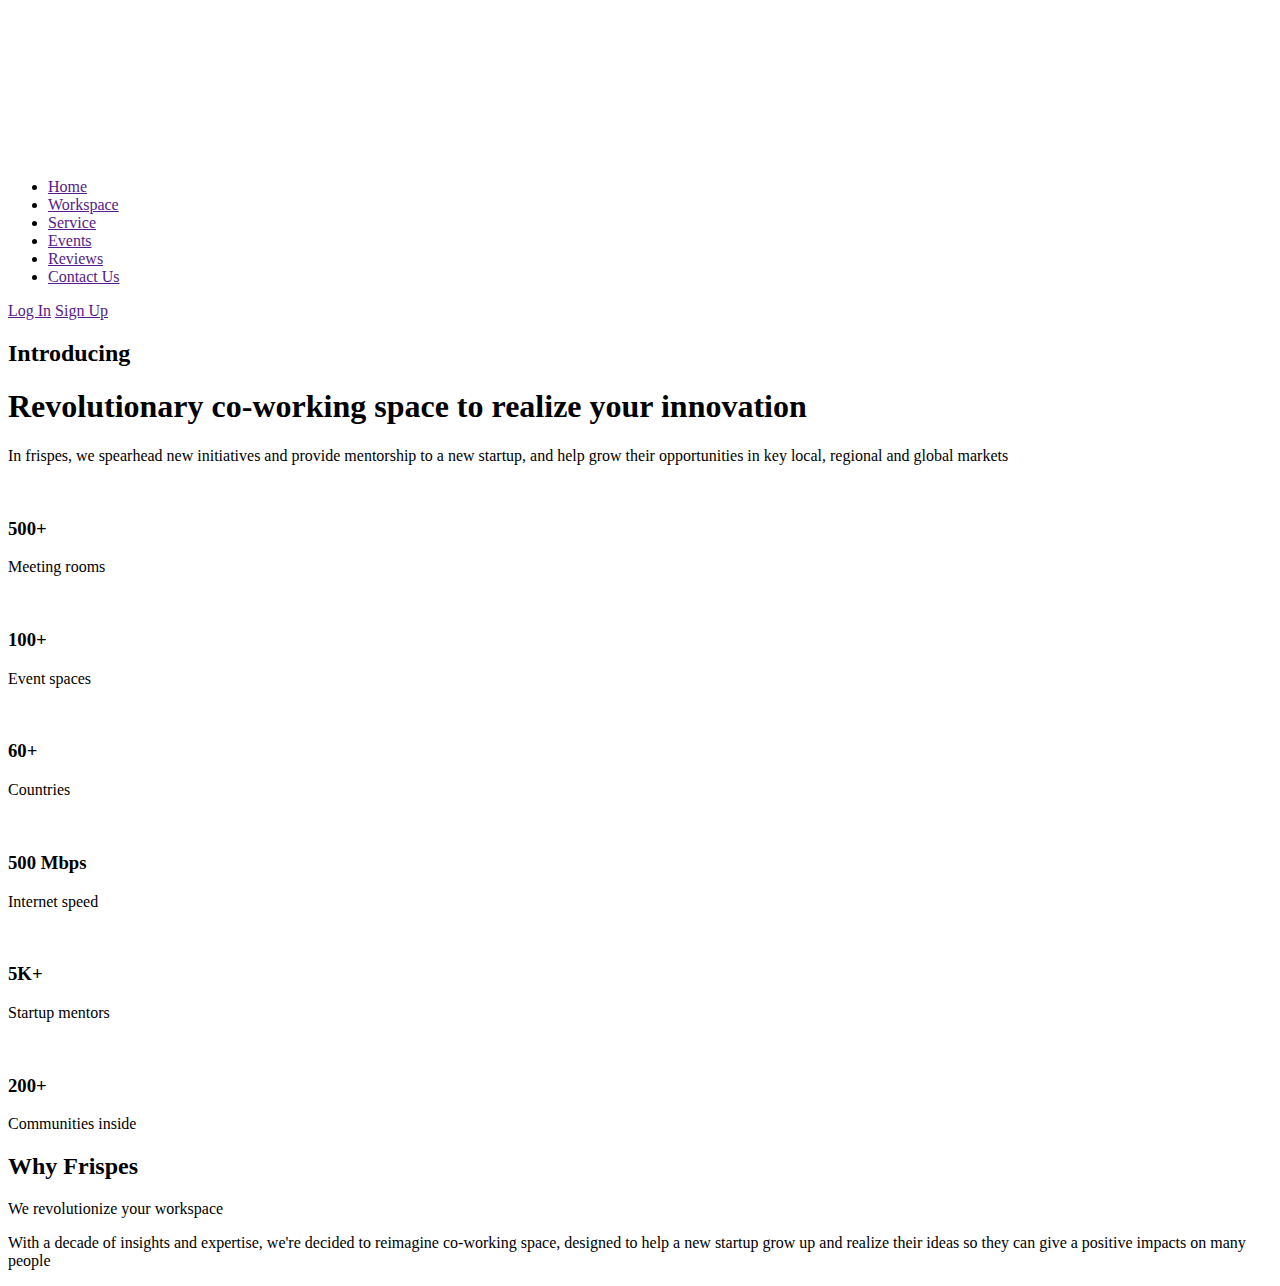
==== home.html @ 91ad8cc6 "Add files via upload" ====
<!DOCTYPE html>
<html lang="ru">

<head>
	<title>Главная</title>
	<meta charset="UTF-8">
	<meta name="format-detection" content="telephone=no">
	<!-- <style>body{opacity: 0;}</style> -->

	<link rel="shortcut icon" href="favicon.ico">
	<!-- <meta name="robots" content="noindex, nofollow"> -->
	<meta name="viewport" content="width=device-width, initial-scale=1.0">
</head>

<body>
	<div class="wrapper">
		<header class="header">
			<div class="header__container">
				<div class="header__logo">
					<a href="#">
						<svg>
							<use xlink:href="img/icons/icons.svg#svg-FrispesLogo"></use>
						</svg>
					</a>
				</div>
				<div class="header__menu">
					<ul class="header__list">
						<li><a href="" class="header__link">Home</a></li>
						<li><a href="" class="header__link">Workspace</a></li>
						<li><a href="" class="header__link">Service</a></li>
						<li><a href="" class="header__link">Events</a></li>
						<li><a href="" class="header__link">Reviews</a></li>
						<li><a href="" class="header__link">Contact Us</a></li>
					</ul>
					<div class="header__log-in">
						<a href="">Log In</a>
						<a href="">Sign Up</a>
					</div>
				</div>
			</div>
		</header>

		<main class="page">
			<div class="introducing">
				<div class="introducing__container">
					<div class="introducing__header title">
						<h2>Introducing</h2>
					</div>
					<div class="introducing__rou">
						<div class="introducing__title">
							<h1><span>Revolutionary</span> co-working space to realize your innovation</h1>
						</div>
						<p class="introducing__text">In frispes, we spearhead new initiatives and provide mentorship to a new startup, and help grow their opportunities in
							key local, regional and global markets</p>
					</div>
				</div>
			</div>
			<div class="frispes">
				<div class="frispes__container">
					<div class="frispes__post">
						<div class="frispes__block">
							<img src="img/icon/meeting-room 1.svg" alt="">
							<div class="frispes__paragraph">
								<h3>500+</h3>
								<p>Meeting rooms</p>
							</div>
						</div>
						<div class="frispes__block">
							<img src="img/icon/circus 1.svg" alt="">
							<div class="frispes__paragraph">
								<h3>100+</h3>
								<p>Event spaces</p>
							</div>
						</div>
						<div class="frispes__block">
							<img src="img/icon/Flag.svg" alt="">
							<div class="frispes__paragraph">
								<h3>60+</h3>
								<p>Countries</p>
							</div>
						</div>
						<div class="frispes__block">
							<img src="img/icon/wifi 1.svg" alt="">
							<div class="frispes__paragraph">
								<h3>500 Mbps</h3>
								<p>Internet speed</p>
							</div>
						</div>
						<div class="frispes__block">
							<img src="img/icon/User 24px.svg" alt="">
							<div class="frispes__paragraph">
								<h3>5K+</h3>
								<p>Startup mentors</p>
							</div>
						</div>
						<div class="frispes__block">
							<img src="img/icon/User 24_2px.svg" alt="">
							<div class="frispes__paragraph">
								<h3>200+</h3>
								<p>Communities inside</p>
							</div>
						</div>
					</div>
					<div class="frispes__body">
						<div class="frispes__title title">
							<h2>Why Frispes</h2>
						</div>
						<div class="frispes__sub-title">We revolutionize your workspace</div>
						<p>With a decade of insights and expertise, we're decided to reimagine co-working space, designed to help a new startup
							grow up and realize their ideas so they can give a positive impacts on many people</p>
					</div>
				</div>
			</div>
		</main>
		<footer class="footer">
			<div class="footer__container">
			</div>
		</footer>
	</div>
	<!-- <div id="popup" aria-hidden="true" class="popup">
	<div class="popup__wrapper">
		<div class="popup__content">
			<button data-close type="button" class="popup__close">Закрыть</button>
			<div class="popup__text">
				Text
			</div>
		</div>
	</div>
</div> -->
	<script src="js/app.min.js"></script>
</body>

</html>
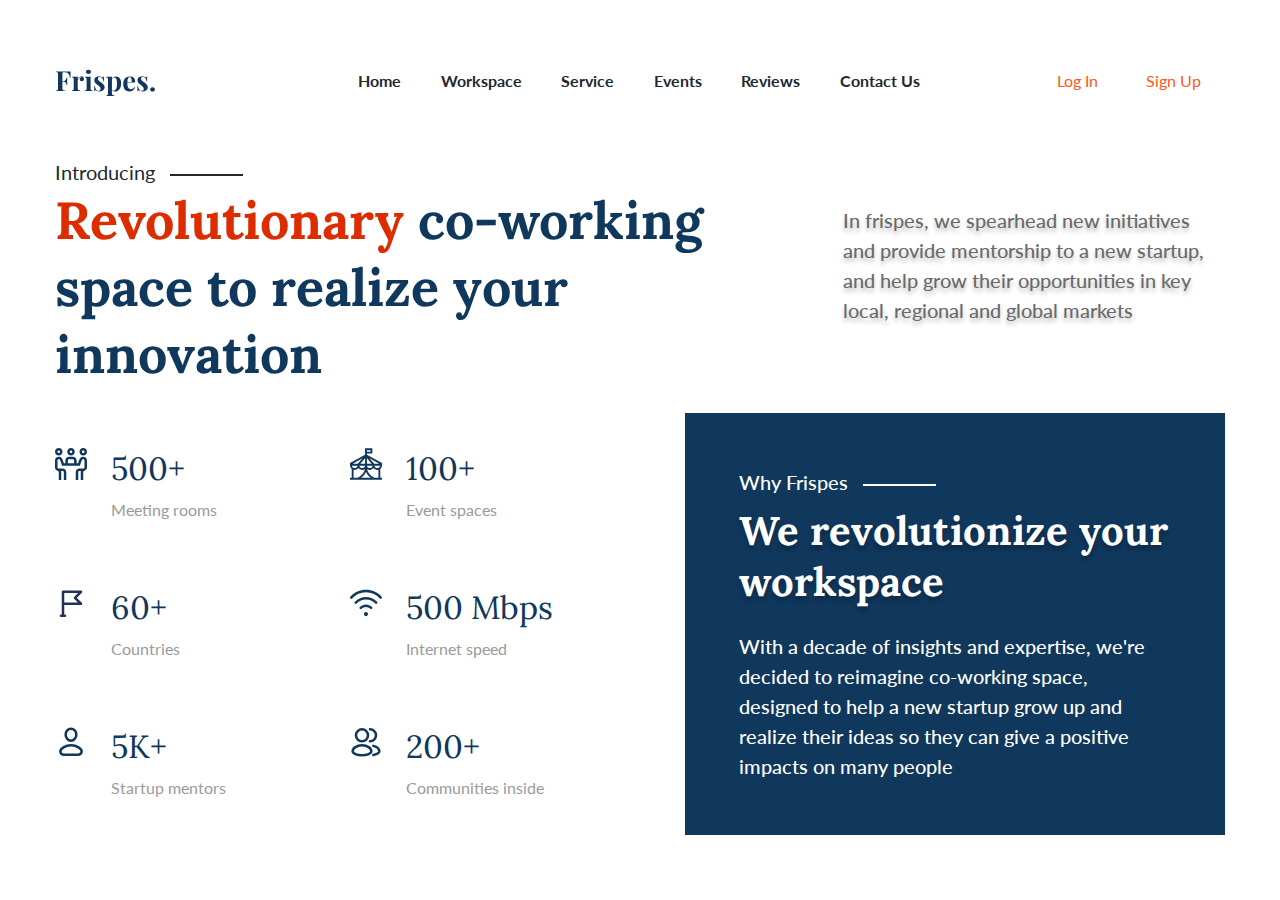
==== commit 9ef8c21d: "1" ====
--- a/home.html
+++ b/home.html
@@ -6,7 +6,7 @@
 	<meta charset="UTF-8">
 	<meta name="format-detection" content="telephone=no">
 	<!-- <style>body{opacity: 0;}</style> -->
-
+	<link rel="stylesheet" href="css/style.min.css?_v=20220905223651">
 	<link rel="shortcut icon" href="favicon.ico">
 	<!-- <meta name="robots" content="noindex, nofollow"> -->
 	<meta name="viewport" content="width=device-width, initial-scale=1.0">
@@ -127,7 +127,7 @@
 		</div>
 	</div>
 </div> -->
-	<script src="js/app.min.js"></script>
+	<script src="js/app.min.js?_v=20220905223651"></script>
 </body>
 
 </html>--- a/css/style.min.css
+++ b/css/style.min.css
@@ -0,0 +1 @@
+@charset "UTF-8";@import url(https://fonts.googleapis.com/css?family=Lato:100,100italic,300,300italic,regular,italic,700,700italic,900,900italic&display=swap);@import url(https://fonts.googleapis.com/css?family=Lora:regular,500,600,700,italic,500italic,600italic,700italic&display=swap);*{padding:0;margin:0;border:0}*,:after,:before{-webkit-box-sizing:border-box;box-sizing:border-box}body,html{height:100%;min-width:320px}body{color:#000;line-height:1;font-family:Lato;font-size:.875rem;-ms-text-size-adjust:100%;-moz-text-size-adjust:100%;-webkit-text-size-adjust:100%;-webkit-font-smoothing:antialiased;-moz-osx-font-smoothing:grayscale}button,input,textarea{font-family:Lato;font-size:inherit}button{cursor:pointer;color:inherit;background-color:inherit}a{color:inherit}a:link,a:visited{text-decoration:none}a:hover{text-decoration:none}ul li{list-style:none}img{vertical-align:top}h1,h2,h3,h4,h5,h6{font-weight:inherit;font-size:inherit}.lock body{overflow:hidden;-ms-touch-action:none;touch-action:none;-ms-scroll-chaining:none;overscroll-behavior:none}.wrapper{min-height:100%;display:-webkit-box;display:-ms-flexbox;display:flex;-webkit-box-orient:vertical;-webkit-box-direction:normal;-ms-flex-direction:column;flex-direction:column;overflow:hidden}.wrapper>main{-webkit-box-flex:1;-ms-flex:1 1 auto;flex:1 1 auto}.wrapper>*{min-width:0}[class*=__container]{max-width:73.125rem;-webkit-box-sizing:content-box;box-sizing:content-box;margin:0 auto;padding:0 .9375rem}[class*=-ibg]{position:relative}[class*=-ibg] img{position:absolute;width:100%;height:100%;top:0;left:0;-o-object-fit:cover;object-fit:cover}[class*=-ibg_contain] img{-o-object-fit:contain;object-fit:contain}.header{padding:61px 0 0 0}.header a{display:inline-block}.header__container{display:-webkit-box;display:-ms-flexbox;display:flex;-webkit-box-pack:justify;-ms-flex-pack:justify;justify-content:space-between}.header__logo{height:32px;padding:6px 0 0 0;margin:0 10px 0 0}.header__logo a{max-width:100px}.header__logo a svg{display:inline-block;height:32px;width:100%;text-align:left}.header__menu{display:-webkit-box;display:-ms-flexbox;display:flex;-webkit-box-flex:0;-ms-flex:0 1 867px;flex:0 1 867px;-webkit-box-pack:justify;-ms-flex-pack:justify;justify-content:space-between}.header__list{font-size:16px;font-weight:700;line-height:28px;padding:6px 0 0 0;display:-webkit-box;display:-ms-flexbox;display:flex;-webkit-box-flex:0;-ms-flex:0 1 562px;flex:0 1 562px;-webkit-box-pack:justify;-ms-flex-pack:justify;justify-content:space-between}.header__link{color:#222831;white-space:nowrap}.header__log-in{display:-webkit-box;display:-ms-flexbox;display:flex}.header__log-in a{font-size:16px;padding:12px 24px;gap:10px;-webkit-box-shadow:drop-shadow(0 4px 4px rgba(0,0,0,.25));box-shadow:drop-shadow(0 4px 4px rgba(0,0,0,.25));color:#ff5722;white-space:nowrap;-webkit-transition:.3s linear;-o-transition:.3s linear;transition:.3s linear}.header__log-in a:hover{background:#ff5722;-webkit-box-shadow:0 4px 16px rgba(255,87,34,.32);box-shadow:0 4px 16px rgba(255,87,34,.32);color:#fff}.page{margin:56px 0 0 0}.introducing__container{display:-webkit-box;display:-ms-flexbox;display:flex;-webkit-box-orient:vertical;-webkit-box-direction:normal;-ms-flex-direction:column;flex-direction:column}.frispes__title,.introducing__header{font-size:20px;line-height:30px;color:#222831;display:-webkit-box;display:-ms-flexbox;display:flex;-webkit-box-align:center;-ms-flex-align:center;align-items:center}.frispes__title h2,.introducing__header h2{margin:0 15px 0 0}.frispes__title::after,.introducing__header::after{content:"";margin:5px 0 0 0;width:73px;height:2px;background:#222831}.introducing__rou{display:-webkit-box;display:-ms-flexbox;display:flex;-webkit-box-pack:justify;-ms-flex-pack:justify;justify-content:space-between;-ms-flex-wrap:wrap;flex-wrap:wrap}.introducing__title{font-family:Lora;font-weight:700;font-size:52px;line-height:67px;color:#10375c;-webkit-box-flex:0;-ms-flex:0 1 667px;flex:0 1 667px}.introducing__title span{color:#dd2c00}.introducing__text{font-weight:500;font-size:20px;line-height:150%;color:#6a6a6a;text-shadow:0 4px 4px rgba(0,0,0,.25);-webkit-box-flex:0;-ms-flex:0 1 382px;flex:0 1 382px;margin:18px 0 0 0}.frispes{margin:25px 0 25px 0}.frispes__container{display:-webkit-box;display:-ms-flexbox;display:flex;-webkit-box-align:center;-ms-flex-align:center;align-items:center;-webkit-box-pack:justify;-ms-flex-pack:justify;justify-content:space-between}.frispes__post{-webkit-box-flex:0;-ms-flex:0 1 500px;flex:0 1 500px;display:-webkit-box;display:-ms-flexbox;display:flex;-webkit-box-pack:justify;-ms-flex-pack:justify;justify-content:space-between;-ms-flex-wrap:wrap;flex-wrap:wrap}.frispes__block{margin:32px 0;display:-webkit-box;display:-ms-flexbox;display:flex;-webkit-box-flex:0;-ms-flex:0 1 205px;flex:0 1 205px;max-height:75px;-webkit-box-align:start;-ms-flex-align:start;align-items:start}.frispes__block img{margin:0 24px 0 0}.frispes__paragraph{display:-webkit-box;display:-ms-flexbox;display:flex;-webkit-box-orient:vertical;-webkit-box-direction:normal;-ms-flex-direction:column;flex-direction:column}.frispes__paragraph h3{font-family:Lora;font-weight:400;font-size:32px;line-height:41px;color:#10375c;margin:0 0 8px 0}.frispes__paragraph p{font-weight:400;font-size:16px;line-height:26px;color:#9a9a9a}.frispes__body{-webkit-box-flex:0;-ms-flex:0 1 540px;flex:0 1 540px;padding:54px;color:#fff;background:#10375c;font-size:20px;line-height:30px}.frispes__title{color:#fff;font-weight:500;margin:0 0 8px 0}.frispes__title::after{content:"";background:#fff}.frispes__sub-title{font-family:Lora;font-weight:700;font-size:40px;line-height:51px;text-shadow:0 4px 4px rgba(0,0,0,.25);margin:0 0 24px 0}.frispes__sub-title+p{font-family:Lato;font-style:normal;font-weight:500}h2.title{margin:0 15px 0 0}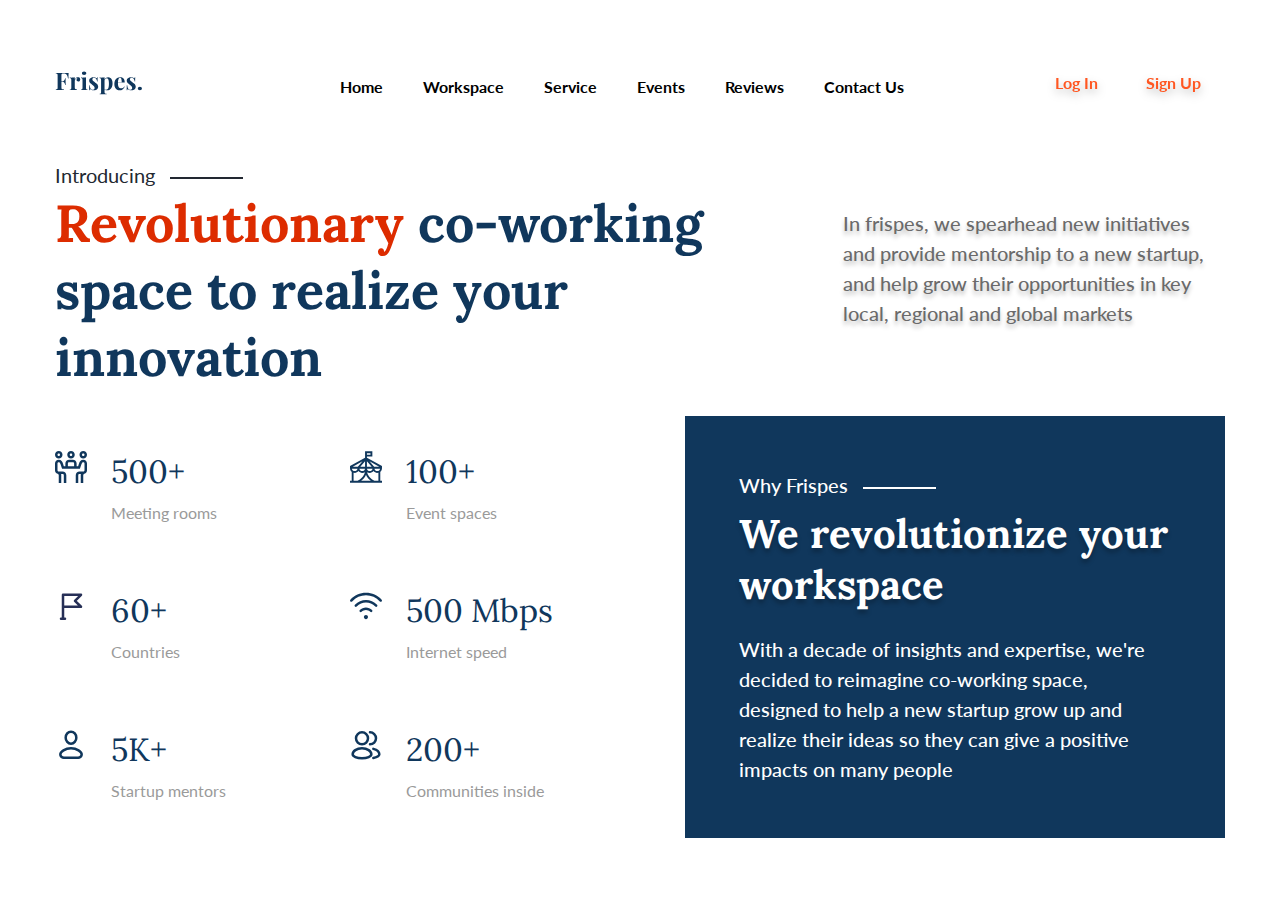
==== commit 4bf35608: "1" ====
--- a/home.html
+++ b/home.html
@@ -6,7 +6,7 @@
 	<meta charset="UTF-8">
 	<meta name="format-detection" content="telephone=no">
 	<!-- <style>body{opacity: 0;}</style> -->
-	<link rel="stylesheet" href="css/style.min.css?_v=20220905223651">
+	<link rel="stylesheet" href="css/style.min.css?_v=20220911130303">
 	<link rel="shortcut icon" href="favicon.ico">
 	<!-- <meta name="robots" content="noindex, nofollow"> -->
 	<meta name="viewport" content="width=device-width, initial-scale=1.0">
@@ -17,25 +17,32 @@
 		<header class="header">
 			<div class="header__container">
 				<div class="header__logo">
-					<a href="#">
-						<svg>
-							<use xlink:href="img/icons/icons.svg#svg-FrispesLogo"></use>
-						</svg>
+					<a href="">
+						<img src="img/FrispesLogo.svg" img>
 					</a>
 				</div>
 				<div class="header__menu">
-					<ul class="header__list">
-						<li><a href="" class="header__link">Home</a></li>
-						<li><a href="" class="header__link">Workspace</a></li>
-						<li><a href="" class="header__link">Service</a></li>
-						<li><a href="" class="header__link">Events</a></li>
-						<li><a href="" class="header__link">Reviews</a></li>
-						<li><a href="" class="header__link">Contact Us</a></li>
-					</ul>
-					<div class="header__log-in">
-						<a href="">Log In</a>
-						<a href="">Sign Up</a>
-					</div>
+					<nav>
+						<ul>
+							<li class="header__link"><a href="">Home</a></li>
+							<li class="header__link"><a href="">Workspace</a></li>
+							<li class="header__link"><a href="">Service</a></li>
+							<li class="header__link"><a href="">Events</a></li>
+							<li class="header__link"><a href="">Reviews</a></li>
+							<li class="header__link"><a href="">Contact Us</a></li>
+						</ul>
+					</nav>
+				</div>
+				<div class="header__registering">
+					<a href="">Log In</a>
+					<a href="">Sign Up</a>
+				</div>
+				<div class="header__bottom">
+					<a href="">
+						<span></span>
+						<span></span>
+						<span></span>
+					</a>
 				</div>
 			</div>
 		</header>
@@ -127,7 +134,7 @@
 		</div>
 	</div>
 </div> -->
-	<script src="js/app.min.js?_v=20220905223651"></script>
+	<script src="js/app.min.js?_v=20220911130303"></script>
 </body>
 
 </html>--- a/css/style.min.css
+++ b/css/style.min.css
@@ -1 +1 @@
-@charset "UTF-8";@import url(https://fonts.googleapis.com/css?family=Lato:100,100italic,300,300italic,regular,italic,700,700italic,900,900italic&display=swap);@import url(https://fonts.googleapis.com/css?family=Lora:regular,500,600,700,italic,500italic,600italic,700italic&display=swap);*{padding:0;margin:0;border:0}*,:after,:before{-webkit-box-sizing:border-box;box-sizing:border-box}body,html{height:100%;min-width:320px}body{color:#000;line-height:1;font-family:Lato;font-size:.875rem;-ms-text-size-adjust:100%;-moz-text-size-adjust:100%;-webkit-text-size-adjust:100%;-webkit-font-smoothing:antialiased;-moz-osx-font-smoothing:grayscale}button,input,textarea{font-family:Lato;font-size:inherit}button{cursor:pointer;color:inherit;background-color:inherit}a{color:inherit}a:link,a:visited{text-decoration:none}a:hover{text-decoration:none}ul li{list-style:none}img{vertical-align:top}h1,h2,h3,h4,h5,h6{font-weight:inherit;font-size:inherit}.lock body{overflow:hidden;-ms-touch-action:none;touch-action:none;-ms-scroll-chaining:none;overscroll-behavior:none}.wrapper{min-height:100%;display:-webkit-box;display:-ms-flexbox;display:flex;-webkit-box-orient:vertical;-webkit-box-direction:normal;-ms-flex-direction:column;flex-direction:column;overflow:hidden}.wrapper>main{-webkit-box-flex:1;-ms-flex:1 1 auto;flex:1 1 auto}.wrapper>*{min-width:0}[class*=__container]{max-width:73.125rem;-webkit-box-sizing:content-box;box-sizing:content-box;margin:0 auto;padding:0 .9375rem}[class*=-ibg]{position:relative}[class*=-ibg] img{position:absolute;width:100%;height:100%;top:0;left:0;-o-object-fit:cover;object-fit:cover}[class*=-ibg_contain] img{-o-object-fit:contain;object-fit:contain}.header{padding:61px 0 0 0}.header a{display:inline-block}.header__container{display:-webkit-box;display:-ms-flexbox;display:flex;-webkit-box-pack:justify;-ms-flex-pack:justify;justify-content:space-between}.header__logo{height:32px;padding:6px 0 0 0;margin:0 10px 0 0}.header__logo a{max-width:100px}.header__logo a svg{display:inline-block;height:32px;width:100%;text-align:left}.header__menu{display:-webkit-box;display:-ms-flexbox;display:flex;-webkit-box-flex:0;-ms-flex:0 1 867px;flex:0 1 867px;-webkit-box-pack:justify;-ms-flex-pack:justify;justify-content:space-between}.header__list{font-size:16px;font-weight:700;line-height:28px;padding:6px 0 0 0;display:-webkit-box;display:-ms-flexbox;display:flex;-webkit-box-flex:0;-ms-flex:0 1 562px;flex:0 1 562px;-webkit-box-pack:justify;-ms-flex-pack:justify;justify-content:space-between}.header__link{color:#222831;white-space:nowrap}.header__log-in{display:-webkit-box;display:-ms-flexbox;display:flex}.header__log-in a{font-size:16px;padding:12px 24px;gap:10px;-webkit-box-shadow:drop-shadow(0 4px 4px rgba(0,0,0,.25));box-shadow:drop-shadow(0 4px 4px rgba(0,0,0,.25));color:#ff5722;white-space:nowrap;-webkit-transition:.3s linear;-o-transition:.3s linear;transition:.3s linear}.header__log-in a:hover{background:#ff5722;-webkit-box-shadow:0 4px 16px rgba(255,87,34,.32);box-shadow:0 4px 16px rgba(255,87,34,.32);color:#fff}.page{margin:56px 0 0 0}.introducing__container{display:-webkit-box;display:-ms-flexbox;display:flex;-webkit-box-orient:vertical;-webkit-box-direction:normal;-ms-flex-direction:column;flex-direction:column}.frispes__title,.introducing__header{font-size:20px;line-height:30px;color:#222831;display:-webkit-box;display:-ms-flexbox;display:flex;-webkit-box-align:center;-ms-flex-align:center;align-items:center}.frispes__title h2,.introducing__header h2{margin:0 15px 0 0}.frispes__title::after,.introducing__header::after{content:"";margin:5px 0 0 0;width:73px;height:2px;background:#222831}.introducing__rou{display:-webkit-box;display:-ms-flexbox;display:flex;-webkit-box-pack:justify;-ms-flex-pack:justify;justify-content:space-between;-ms-flex-wrap:wrap;flex-wrap:wrap}.introducing__title{font-family:Lora;font-weight:700;font-size:52px;line-height:67px;color:#10375c;-webkit-box-flex:0;-ms-flex:0 1 667px;flex:0 1 667px}.introducing__title span{color:#dd2c00}.introducing__text{font-weight:500;font-size:20px;line-height:150%;color:#6a6a6a;text-shadow:0 4px 4px rgba(0,0,0,.25);-webkit-box-flex:0;-ms-flex:0 1 382px;flex:0 1 382px;margin:18px 0 0 0}.frispes{margin:25px 0 25px 0}.frispes__container{display:-webkit-box;display:-ms-flexbox;display:flex;-webkit-box-align:center;-ms-flex-align:center;align-items:center;-webkit-box-pack:justify;-ms-flex-pack:justify;justify-content:space-between}.frispes__post{-webkit-box-flex:0;-ms-flex:0 1 500px;flex:0 1 500px;display:-webkit-box;display:-ms-flexbox;display:flex;-webkit-box-pack:justify;-ms-flex-pack:justify;justify-content:space-between;-ms-flex-wrap:wrap;flex-wrap:wrap}.frispes__block{margin:32px 0;display:-webkit-box;display:-ms-flexbox;display:flex;-webkit-box-flex:0;-ms-flex:0 1 205px;flex:0 1 205px;max-height:75px;-webkit-box-align:start;-ms-flex-align:start;align-items:start}.frispes__block img{margin:0 24px 0 0}.frispes__paragraph{display:-webkit-box;display:-ms-flexbox;display:flex;-webkit-box-orient:vertical;-webkit-box-direction:normal;-ms-flex-direction:column;flex-direction:column}.frispes__paragraph h3{font-family:Lora;font-weight:400;font-size:32px;line-height:41px;color:#10375c;margin:0 0 8px 0}.frispes__paragraph p{font-weight:400;font-size:16px;line-height:26px;color:#9a9a9a}.frispes__body{-webkit-box-flex:0;-ms-flex:0 1 540px;flex:0 1 540px;padding:54px;color:#fff;background:#10375c;font-size:20px;line-height:30px}.frispes__title{color:#fff;font-weight:500;margin:0 0 8px 0}.frispes__title::after{content:"";background:#fff}.frispes__sub-title{font-family:Lora;font-weight:700;font-size:40px;line-height:51px;text-shadow:0 4px 4px rgba(0,0,0,.25);margin:0 0 24px 0}.frispes__sub-title+p{font-family:Lato;font-style:normal;font-weight:500}h2.title{margin:0 15px 0 0}+@charset "UTF-8";@import url(https://fonts.googleapis.com/css?family=Lato:100,100italic,300,300italic,regular,italic,700,700italic,900,900italic&display=swap);@import url(https://fonts.googleapis.com/css?family=Lora:regular,500,600,700,italic,500italic,600italic,700italic&display=swap);*{padding:0;margin:0;border:0}*,:after,:before{-webkit-box-sizing:border-box;box-sizing:border-box}body,html{height:100%;min-width:320px}body{color:#000;line-height:1;font-family:Lato;font-size:.875rem;-ms-text-size-adjust:100%;-moz-text-size-adjust:100%;-webkit-text-size-adjust:100%;-webkit-font-smoothing:antialiased;-moz-osx-font-smoothing:grayscale}button,input,textarea{font-family:Lato;font-size:inherit}button{cursor:pointer;color:inherit;background-color:inherit}a{color:inherit}a:link,a:visited{text-decoration:none}a:hover{text-decoration:none}ul li{list-style:none}img{vertical-align:top}h1,h2,h3,h4,h5,h6{font-weight:inherit;font-size:inherit}.lock body{overflow:hidden;-ms-touch-action:none;touch-action:none;-ms-scroll-chaining:none;overscroll-behavior:none}.wrapper{min-height:100%;display:-webkit-box;display:-ms-flexbox;display:flex;-webkit-box-orient:vertical;-webkit-box-direction:normal;-ms-flex-direction:column;flex-direction:column;overflow:hidden}.wrapper>main{-webkit-box-flex:1;-ms-flex:1 1 auto;flex:1 1 auto}.wrapper>*{min-width:0}[class*=__container]{margin:0 auto;max-width:73.125rem;-webkit-box-sizing:content-box;box-sizing:content-box}[class*=-ibg]{position:relative}[class*=-ibg] img{position:absolute;width:100%;height:100%;top:0;left:0;-o-object-fit:cover;object-fit:cover}[class*=-ibg_contain] img{-o-object-fit:contain;object-fit:contain}.header{padding:61px 0 0 0}.header__container{display:-webkit-box;display:-ms-flexbox;display:flex;-webkit-box-pack:justify;-ms-flex-pack:justify;justify-content:space-between;-webkit-box-align:center;-ms-flex-align:center;align-items:center}.header__logo{margin:0 20px 0 0}.header__menu{margin:0 -51.5px -8px 0;font-weight:700}.header__menu ul{display:-webkit-box;display:-ms-flexbox;display:flex}.header__link{margin-right:40px;font-size:16px;line-height:28px}.header__link a{white-space:nowrap}.header__link:last-child{margin:0}.header__registering{display:-webkit-box;display:-ms-flexbox;display:flex}.header__registering a{font-weight:700;font-size:16px;line-height:19px;display:inline-block;padding:12px 24px;color:#ff5722;-webkit-filter:drop-shadow(0 4px 4px rgba(0, 0, 0, .25));filter:drop-shadow(0 4px 4px rgba(0, 0, 0, .25));-webkit-transition:.4s linear;-o-transition:.4s linear;transition:.4s linear}.header__registering a:hover{color:#fff;background:#ff5722;-webkit-box-shadow:0 4px 16px rgba(255,87,34,.32);box-shadow:0 4px 16px rgba(255,87,34,.32)}.header__bottom{display:none;width:43px;height:43px;padding:10px;position:relative}.header__bottom span{position:absolute;width:60%;height:2px;background:#ff5722;-webkit-box-shadow:0 4px 16px rgba(255,87,34,.32);box-shadow:0 4px 16px rgba(255,87,34,.32)}.header__bottom span:first-child{top:20%;left:20%}.header__bottom span:nth-child(2){top:47%;left:20%}.header__bottom span:last-child{bottom:20%;left:20%}.page{margin:56px 0 0 0}.introducing__container{display:-webkit-box;display:-ms-flexbox;display:flex;-webkit-box-orient:vertical;-webkit-box-direction:normal;-ms-flex-direction:column;flex-direction:column}.frispes__title,.introducing__header{font-size:20px;line-height:30px;color:#222831;display:-webkit-box;display:-ms-flexbox;display:flex;-webkit-box-align:center;-ms-flex-align:center;align-items:center}.frispes__title h2,.introducing__header h2{margin:0 15px 0 0}.frispes__title::after,.introducing__header::after{content:"";margin:5px 0 0 0;width:73px;height:2px;background:#222831}.introducing__rou{display:-webkit-box;display:-ms-flexbox;display:flex;-webkit-box-pack:justify;-ms-flex-pack:justify;justify-content:space-between;-ms-flex-wrap:wrap;flex-wrap:wrap}.introducing__title{font-family:Lora;font-weight:700;font-size:52px;line-height:67px;color:#10375c;-webkit-box-flex:0;-ms-flex:0 1 667px;flex:0 1 667px}.introducing__title span{color:#dd2c00}.introducing__text{font-weight:500;font-size:20px;line-height:150%;color:#6a6a6a;text-shadow:0 4px 4px rgba(0,0,0,.25);-webkit-box-flex:0;-ms-flex:0 1 382px;flex:0 1 382px;margin:18px 0 0 0}.frispes{margin:25px 0 25px 0}.frispes__container{display:-webkit-box;display:-ms-flexbox;display:flex;-webkit-box-align:center;-ms-flex-align:center;align-items:center;-webkit-box-pack:justify;-ms-flex-pack:justify;justify-content:space-between;-ms-flex-wrap:wrap;flex-wrap:wrap}.frispes__post{-webkit-box-flex:0;-ms-flex:0 1 500px;flex:0 1 500px;display:-webkit-box;display:-ms-flexbox;display:flex;-webkit-box-pack:justify;-ms-flex-pack:justify;justify-content:space-between;-ms-flex-wrap:wrap;flex-wrap:wrap}.frispes__block{margin:32px 0;display:-webkit-box;display:-ms-flexbox;display:flex;-webkit-box-flex:0;-ms-flex:0 1 205px;flex:0 1 205px;max-height:75px;-webkit-box-align:start;-ms-flex-align:start;align-items:start}.frispes__block img{margin:0 24px 0 0}.frispes__paragraph{display:-webkit-box;display:-ms-flexbox;display:flex;-webkit-box-orient:vertical;-webkit-box-direction:normal;-ms-flex-direction:column;flex-direction:column}.frispes__paragraph h3{font-family:Lora;font-weight:400;font-size:32px;line-height:41px;color:#10375c;margin:0 0 8px 0}.frispes__paragraph p{font-weight:400;font-size:16px;line-height:26px;color:#9a9a9a}.frispes__body{-webkit-box-flex:0;-ms-flex:0 1 540px;flex:0 1 540px;padding:54px;color:#fff;background:#10375c;font-size:20px;line-height:30px}.frispes__title{color:#fff;font-weight:500;margin:0 0 8px 0}.frispes__title::after{content:"";background:#fff}.frispes__sub-title{font-family:Lora;font-weight:700;font-size:40px;line-height:51px;text-shadow:0 4px 4px rgba(0,0,0,.25);margin:0 0 24px 0}.frispes__sub-title+p{font-family:Lato;font-style:normal;font-weight:500}h2.title{margin:0 15px 0 0}@media (max-width:75em){[class*=__container]{max-width:60.625rem}}@media (max-width:1200px){.header__link{margin-right:20px}.introducing__title{-webkit-box-flex:0;-ms-flex:0 1 auto;flex:0 1 auto}.introducing__text{-webkit-box-flex:0;-ms-flex:0 1 auto;flex:0 1 auto}.frispes__post{-webkit-box-flex:0;-ms-flex:0 1 430px;flex:0 1 430px}.frispes__body{-webkit-box-flex:0;-ms-flex:0 1 520px;flex:0 1 520px}}@media (max-width:991px){.header__menu ul{-webkit-box-orient:vertical;-webkit-box-direction:normal;-ms-flex-direction:column;flex-direction:column}.header__menu{display:none;position:absolute;background-color:rgba(211,209,209,.8);z-index:2;width:100%;top:0;text-align:center;margin:0 -15px;overflow:auto}.header__link{margin:0}.header__link a{display:inline-block;padding:10px 0}.header__registering a{padding:12px}.header__bottom{display:block}.frispes__post{-webkit-box-flex:0;-ms-flex:0 1 auto;flex:0 1 auto}.frispes__body{-webkit-box-flex:0;-ms-flex:0 1 100%;flex:0 1 100%;padding:20px}}@media (max-width:439px){.frispes__block{-webkit-box-flex:0;-ms-flex:0 1 50%;flex:0 1 50%}.frispes__paragraph h3{font-size:20px}}@media (max-width:61.99875em){[class*=__container]{max-width:46.875rem}}@media (max-width:47.99875em){[class*=__container]{max-width:none;padding:0 .9375rem}}